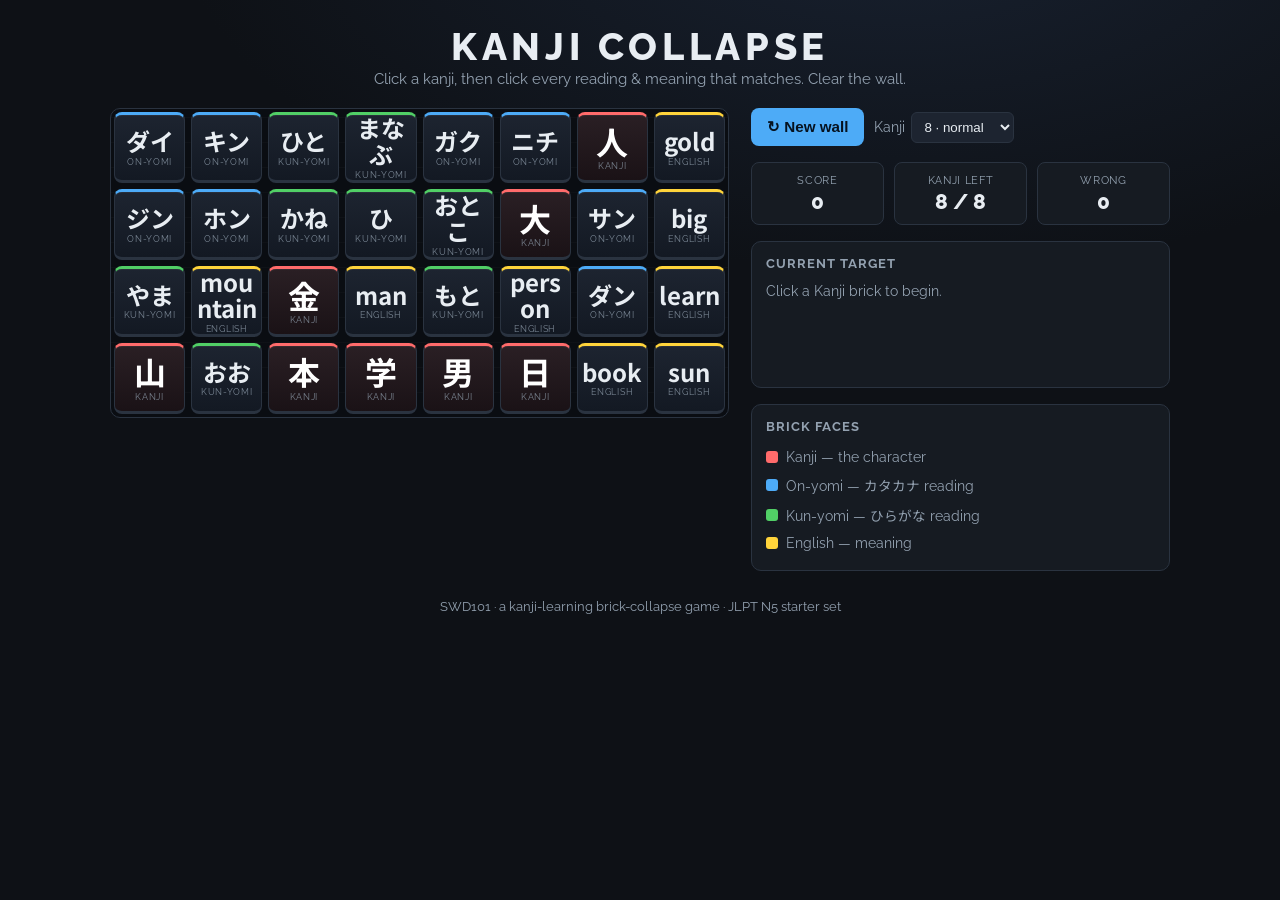
==== kanji/index.html @ a1480dd5 "Add Kanji Collapse — a brick-matching game for learning kanji A self-contained browser game (no buil" ====
<!DOCTYPE html>
<html lang="en">
<head>
  <meta charset="utf-8">
  <meta name="viewport" content="width=device-width, initial-scale=1">
  <title>Kanji Collapse — a matching game for learning kanji</title>
  <link rel="preconnect" href="https://fonts.googleapis.com">
  <link rel="preconnect" href="https://fonts.gstatic.com" crossorigin>
  <link href="https://fonts.googleapis.com/css2?family=Noto+Sans+JP:wght@400;700&family=Raleway:wght@400;600;800&display=swap" rel="stylesheet">
  <link href="css/style.css" rel="stylesheet">
</head>
<body>
  <div class="app">
    <header class="titlebar">
      <h1>KANJI COLLAPSE</h1>
      <span class="sub">Click a kanji, then click every reading &amp; meaning that matches. Clear the wall.</span>
    </header>

    <main class="layout">
      <!-- The brick wall -->
      <section class="board-wrap">
        <div id="board" class="board" aria-label="Kanji brick wall"></div>
      </section>

      <!-- Side panel: controls, target, score, legend -->
      <aside class="panel">
        <div class="controls">
          <button id="newGame" type="button" class="primary">↻ New wall</button>
          <label class="level">
            Kanji
            <select id="level">
              <option value="6">6 · easy</option>
              <option value="8" selected>8 · normal</option>
              <option value="12">12 · hard</option>
              <option value="16">16 · full set</option>
            </select>
          </label>
        </div>

        <div class="stats">
          <div class="stat"><span class="k">Score</span><span id="score" class="v">0</span></div>
          <div class="stat"><span class="k">Kanji left</span><span id="left" class="v">0 / 0</span></div>
          <div class="stat"><span class="k">Wrong</span><span id="wrong" class="v">0</span></div>
        </div>

        <div class="target-panel">
          <h2>Current target</h2>
          <div id="target" class="target"></div>
        </div>

        <div class="legend">
          <h2>Brick faces</h2>
          <ul>
            <li><span class="dot t-kanji"></span>Kanji — the character</li>
            <li><span class="dot t-on"></span>On-yomi — カタカナ reading</li>
            <li><span class="dot t-kun"></span>Kun-yomi — ひらがな reading</li>
            <li><span class="dot t-en"></span>English — meaning</li>
          </ul>
        </div>
      </aside>
    </main>

    <div id="hint" class="hint"></div>

    <footer class="foot">
      <p>SWD101 · a kanji-learning brick-collapse game · JLPT N5 starter set</p>
    </footer>
  </div>

  <script src="js/data.js"></script>
  <script src="js/game.js"></script>
</body>
</html>
---- kanji/css/style.css ----
/* =========================================================
   KANJI COLLAPSE — styles
   Dark "brick wall" board with color-coded faces.
   ========================================================= */

:root {
  --bg: #0e1116;
  --panel: #161b22;
  --panel-2: #1d2430;
  --line: #2a3340;
  --text: #e8edf2;
  --muted: #93a1b0;

  /* face colors */
  --c-kanji: #ff6b6b;
  --c-on: #4dabf7;
  --c-kun: #51cf66;
  --c-en: #ffd43b;

  --radius: 10px;
}

* { box-sizing: border-box; }

html { font-size: 16px; }

body {
  margin: 0;
  background: radial-gradient(1200px 600px at 70% -10%, #182130 0%, var(--bg) 60%);
  color: var(--text);
  font-family: "Raleway", "Helvetica Neue", Arial, sans-serif;
  font-family: "Raleway", "Noto Sans JP", "Helvetica Neue", Arial, sans-serif;
  min-height: 100vh;
}

.jp,
.face,
.target-kanji { font-family: "Noto Sans JP", "Hiragino Kaku Gothic Pro", "Yu Gothic", sans-serif; }

.app {
  max-width: 1100px;
  margin: 0 auto;
  padding: 24px 20px 40px;
}

/* ---------- header ---------- */
.titlebar { text-align: center; margin-bottom: 20px; }
.titlebar h1 {
  margin: 0;
  font-size: 2.4rem;
  font-weight: 800;
  letter-spacing: 0.12em;
}
.titlebar .sub { color: var(--muted); font-size: 0.95rem; }

/* ---------- layout ---------- */
.layout {
  display: flex;
  flex-wrap: wrap;
  gap: 22px;
  align-items: flex-start;
}
.board-wrap { flex: 1 1 460px; min-width: 300px; }
.panel { flex: 1 1 260px; min-width: 240px; }

/* ---------- board / bricks ---------- */
.board {
  --rows: 4;
  position: relative;
  width: 100%;
  aspect-ratio: 8 / var(--rows);
  background:
    repeating-linear-gradient(0deg, transparent, transparent 24px, rgba(255,255,255,0.02) 24px, rgba(255,255,255,0.02) 25px);
  background-color: #0a0d12;
  border: 1px solid var(--line);
  border-radius: var(--radius);
  overflow: hidden;
}

.tile {
  position: absolute;
  padding: 0;
  border: 0;
  background: transparent;
  cursor: pointer;
  transition: top 0.28s cubic-bezier(.4,1.3,.5,1), left 0.28s ease;
  font: inherit;
  color: inherit;
}

.brick {
  position: absolute;
  inset: 3px;
  display: flex;
  flex-direction: column;
  align-items: center;
  justify-content: center;
  gap: 2px;
  border-radius: 8px;
  background: linear-gradient(180deg, var(--panel-2), #131923);
  border: 1px solid var(--line);
  border-bottom-width: 3px;
  box-shadow: inset 0 1px 0 rgba(255,255,255,0.05);
  overflow: hidden;
  transition: transform 0.12s ease, box-shadow 0.15s ease, opacity 0.3s ease;
}

.tile:hover .brick { transform: translateY(-1px); }

.face {
  font-size: clamp(0.8rem, 3.4vw, 1.5rem);
  font-weight: 700;
  line-height: 1.1;
  text-align: center;
  padding: 0 3px;
  word-break: break-word;
}
.tag {
  font-size: 0.55rem;
  letter-spacing: 0.08em;
  text-transform: uppercase;
  color: var(--muted);
  opacity: 0.8;
}

/* face color accents */
.t-kanji .brick { border-top: 3px solid var(--c-kanji); }
.t-kanji .face  { color: #fff; }
.t-on .brick    { border-top: 3px solid var(--c-on); }
.t-kun .brick   { border-top: 3px solid var(--c-kun); }
.t-en .brick    { border-top: 3px solid var(--c-en); }

/* kanji bricks stand out a touch */
.t-kanji .brick { background: linear-gradient(180deg, #2a1f24, #1a1216); }
.t-kanji .face  { font-size: clamp(1rem, 4.4vw, 2rem); }

/* selection states */
.tile.active .brick {
  border-color: var(--c-kanji);
  box-shadow: 0 0 0 2px var(--c-kanji), 0 0 18px rgba(255,107,107,0.5);
}
.tile.picked .brick {
  border-color: #fff;
  box-shadow: 0 0 0 2px #fff, 0 0 14px rgba(255,255,255,0.4);
  opacity: 0.92;
}

/* animations */
.tile.crumble .brick {
  animation: crumble 0.36s ease forwards;
}
@keyframes crumble {
  40%  { transform: scale(1.08) rotate(2deg); }
  100% { transform: scale(0.2) rotate(-12deg); opacity: 0; }
}
.tile.shake .brick { animation: shake 0.35s ease; }
@keyframes shake {
  0%,100% { transform: translateX(0); }
  20% { transform: translateX(-5px); }
  40% { transform: translateX(5px); }
  60% { transform: translateX(-4px); }
  80% { transform: translateX(4px); box-shadow: 0 0 0 2px var(--c-kanji); }
}

/* win screen */
.win {
  position: absolute;
  inset: 0;
  display: flex;
  flex-direction: column;
  align-items: center;
  justify-content: center;
  text-align: center;
  gap: 4px;
}
.win h2 { margin: 0; font-size: 1.8rem; }
.win p { margin: 0; color: var(--muted); }

/* ---------- side panel ---------- */
.panel > * + * { margin-top: 16px; }

.controls {
  display: flex;
  gap: 10px;
  align-items: center;
  flex-wrap: wrap;
}
.primary {
  background: var(--c-on);
  color: #06121f;
  border: 0;
  font-weight: 700;
  padding: 10px 16px;
  border-radius: 8px;
  cursor: pointer;
  font-size: 0.95rem;
}
.primary:hover { filter: brightness(1.08); }
.level {
  color: var(--muted);
  font-size: 0.85rem;
  display: flex;
  align-items: center;
  gap: 6px;
}
.level select {
  background: var(--panel-2);
  color: var(--text);
  border: 1px solid var(--line);
  border-radius: 6px;
  padding: 6px 8px;
}

.stats {
  display: flex;
  gap: 10px;
}
.stat {
  flex: 1;
  background: var(--panel);
  border: 1px solid var(--line);
  border-radius: 8px;
  padding: 10px;
  text-align: center;
}
.stat .k { display: block; font-size: 0.7rem; color: var(--muted); text-transform: uppercase; letter-spacing: 0.06em; }
.stat .v { display: block; font-size: 1.3rem; font-weight: 800; margin-top: 2px; }

.target-panel, .legend {
  background: var(--panel);
  border: 1px solid var(--line);
  border-radius: 10px;
  padding: 14px;
}
.target-panel h2, .legend h2 {
  margin: 0 0 10px;
  font-size: 0.8rem;
  text-transform: uppercase;
  letter-spacing: 0.08em;
  color: var(--muted);
  font-weight: 700;
}
.target { min-height: 92px; }
.target-empty { color: var(--muted); font-size: 0.9rem; }
.target-kanji {
  font-size: 3rem;
  font-weight: 700;
  text-align: center;
  line-height: 1;
  margin-bottom: 8px;
  color: #fff;
}
.target-list { list-style: none; margin: 0; padding: 0; }
.target-list li {
  display: flex;
  align-items: center;
  gap: 8px;
  padding: 5px 0;
  color: var(--muted);
  font-size: 0.9rem;
  border-top: 1px solid var(--line);
}
.target-list li.got { color: var(--text); font-weight: 600; }
.target-list li.got .dot { box-shadow: 0 0 8px currentColor; }

.legend ul { list-style: none; margin: 0; padding: 0; }
.legend li {
  display: flex;
  align-items: center;
  gap: 8px;
  padding: 5px 0;
  font-size: 0.85rem;
  color: var(--muted);
}

.dot {
  width: 12px;
  height: 12px;
  border-radius: 3px;
  flex: none;
  display: inline-block;
}
.dot.t-kanji { background: var(--c-kanji); color: var(--c-kanji); }
.dot.t-on    { background: var(--c-on);    color: var(--c-on); }
.dot.t-kun   { background: var(--c-kun);   color: var(--c-kun); }
.dot.t-en    { background: var(--c-en);    color: var(--c-en); }

/* ---------- hint toast ---------- */
.hint {
  position: fixed;
  left: 50%;
  bottom: 26px;
  transform: translate(-50%, 20px);
  background: var(--panel-2);
  border: 1px solid var(--line);
  color: var(--text);
  padding: 10px 18px;
  border-radius: 999px;
  font-size: 0.9rem;
  font-weight: 600;
  opacity: 0;
  pointer-events: none;
  transition: opacity 0.2s ease, transform 0.2s ease;
  box-shadow: 0 8px 30px rgba(0,0,0,0.5);
}
.hint.show { opacity: 1; transform: translate(-50%, 0); }

/* ---------- footer ---------- */
.foot { text-align: center; color: var(--muted); font-size: 0.8rem; margin-top: 28px; }

/* ---------- responsive ---------- */
@media (max-width: 720px) {
  .layout { flex-direction: column; }
  .panel { width: 100%; }
  .titlebar h1 { font-size: 1.8rem; }
}
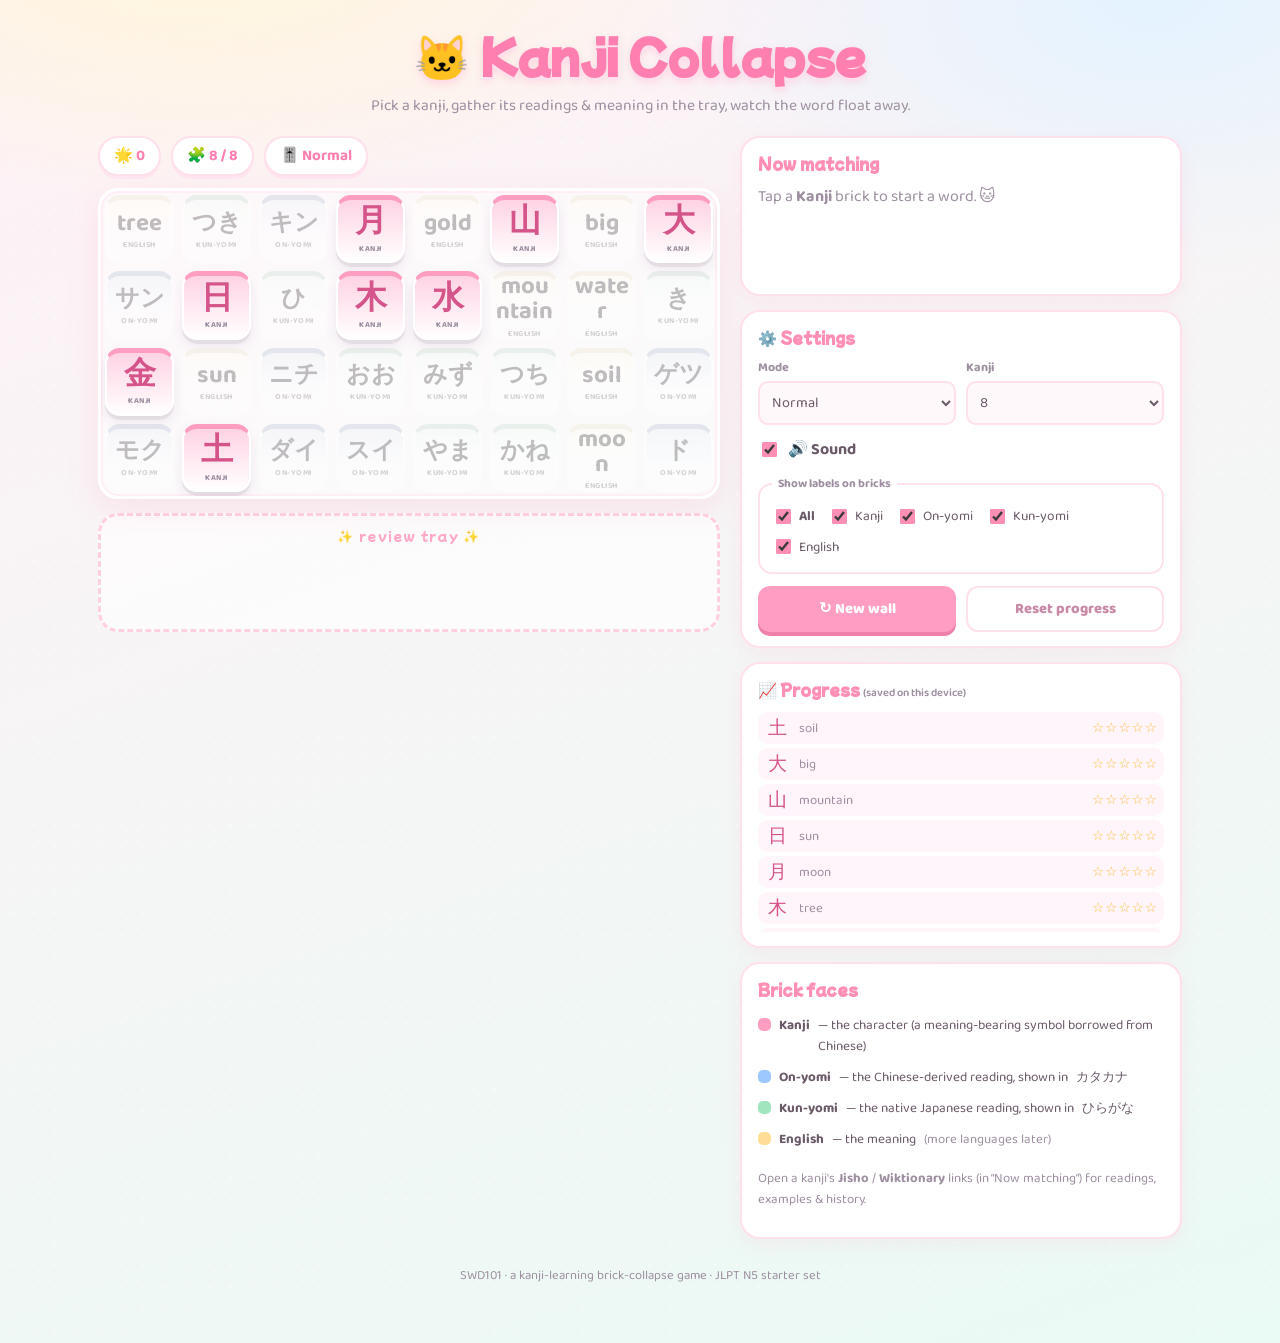
==== commit fd13ad58: "Kawaii rewrite: review tray, SRS, sound, difficulty modes, label toggles Big feature pass on the Kan" ====
--- a/kanji/index.html
+++ b/kanji/index.html
@@ -3,64 +3,99 @@
 <head>
   <meta charset="utf-8">
   <meta name="viewport" content="width=device-width, initial-scale=1">
-  <title>Kanji Collapse — a matching game for learning kanji</title>
+  <title>Kanji Collapse — a kawaii kanji matching game</title>
   <link rel="preconnect" href="https://fonts.googleapis.com">
   <link rel="preconnect" href="https://fonts.gstatic.com" crossorigin>
-  <link href="https://fonts.googleapis.com/css2?family=Noto+Sans+JP:wght@400;700&family=Raleway:wght@400;600;800&display=swap" rel="stylesheet">
+  <link href="https://fonts.googleapis.com/css2?family=Baloo+2:wght@500;600;700;800&family=Kosugi+Maru&family=Mochiy+Pop+One&display=swap" rel="stylesheet">
   <link href="css/style.css" rel="stylesheet">
 </head>
 <body>
   <div class="app">
     <header class="titlebar">
-      <h1>KANJI COLLAPSE</h1>
-      <span class="sub">Click a kanji, then click every reading &amp; meaning that matches. Clear the wall.</span>
+      <h1>🐱 Kanji&nbsp;Collapse</h1>
+      <p class="sub">Pick a kanji, gather its readings &amp; meaning in the tray, watch the word float away.</p>
     </header>
 
     <main class="layout">
-      <!-- The brick wall -->
-      <section class="board-wrap">
+      <!-- Play area -->
+      <section class="play">
+        <div class="hud">
+          <span class="chip">🌟 <b id="score">0</b></span>
+          <span class="chip">🧩 <b id="left">0 / 0</b></span>
+          <span class="chip">🎚️ <b id="modeLabel">Normal</b></span>
+        </div>
+
         <div id="board" class="board" aria-label="Kanji brick wall"></div>
+
+        <div class="shelf-wrap">
+          <div class="shelf-title">✨ review tray ✨</div>
+          <div id="shelf" class="shelf" aria-label="Review tray"></div>
+        </div>
+
+        <div id="hint" class="hint"></div>
       </section>
 
-      <!-- Side panel: controls, target, score, legend -->
+      <!-- Side panel -->
       <aside class="panel">
-        <div class="controls">
-          <button id="newGame" type="button" class="primary">↻ New wall</button>
-          <label class="level">
-            Kanji
-            <select id="level">
-              <option value="6">6 · easy</option>
-              <option value="8" selected>8 · normal</option>
-              <option value="12">12 · hard</option>
-              <option value="16">16 · full set</option>
-            </select>
-          </label>
-        </div>
-
-        <div class="stats">
-          <div class="stat"><span class="k">Score</span><span id="score" class="v">0</span></div>
-          <div class="stat"><span class="k">Kanji left</span><span id="left" class="v">0 / 0</span></div>
-          <div class="stat"><span class="k">Wrong</span><span id="wrong" class="v">0</span></div>
-        </div>
-
-        <div class="target-panel">
-          <h2>Current target</h2>
+        <div class="card target-card">
+          <h2>Now matching</h2>
           <div id="target" class="target"></div>
         </div>
 
-        <div class="legend">
+        <div class="card">
+          <h2>⚙️ Settings</h2>
+          <div class="row2">
+            <label class="field">Mode
+              <select id="mode">
+                <option value="easy">Easy</option>
+                <option value="normal">Normal</option>
+                <option value="hard">Hard</option>
+              </select>
+            </label>
+            <label class="field">Kanji
+              <select id="size">
+                <option value="6">6</option>
+                <option value="8">8</option>
+                <option value="12">12</option>
+                <option value="16">16</option>
+              </select>
+            </label>
+          </div>
+
+          <label class="switch"><input type="checkbox" id="sound" checked> 🔊 Sound</label>
+
+          <fieldset class="labels">
+            <legend>Show labels on bricks</legend>
+            <label><input type="checkbox" id="lbl-all" checked> <b>All</b></label>
+            <label><input type="checkbox" id="lbl-kanji" checked> Kanji</label>
+            <label><input type="checkbox" id="lbl-on" checked> On-yomi</label>
+            <label><input type="checkbox" id="lbl-kun" checked> Kun-yomi</label>
+            <label><input type="checkbox" id="lbl-en" checked> English</label>
+          </fieldset>
+
+          <div class="row2">
+            <button id="newGame" type="button" class="primary">↻ New wall</button>
+            <button id="reset" type="button" class="ghost">Reset progress</button>
+          </div>
+        </div>
+
+        <div class="card">
+          <h2>📈 Progress <span class="hint-small">(saved on this device)</span></h2>
+          <div id="progress" class="progress"></div>
+        </div>
+
+        <div class="card legend-card">
           <h2>Brick faces</h2>
-          <ul>
-            <li><span class="dot t-kanji"></span>Kanji — the character</li>
-            <li><span class="dot t-on"></span>On-yomi — カタカナ reading</li>
-            <li><span class="dot t-kun"></span>Kun-yomi — ひらがな reading</li>
-            <li><span class="dot t-en"></span>English — meaning</li>
+          <ul class="legend">
+            <li><span class="dot t-kanji"></span><b>Kanji</b> — the character (a meaning-bearing symbol borrowed from Chinese)</li>
+            <li><span class="dot t-on"></span><b>On-yomi</b> — the Chinese-derived reading, shown in <span class="jp">カタカナ</span></li>
+            <li><span class="dot t-kun"></span><b>Kun-yomi</b> — the native Japanese reading, shown in <span class="jp">ひらがな</span></li>
+            <li><span class="dot t-en"></span><b>English</b> — the meaning <span class="muted">(more languages later)</span></li>
           </ul>
+          <p class="muted">Open a kanji's <b>Jisho</b> / <b>Wiktionary</b> links (in “Now matching”) for readings, examples &amp; history.</p>
         </div>
       </aside>
     </main>
-
-    <div id="hint" class="hint"></div>
 
     <footer class="foot">
       <p>SWD101 · a kanji-learning brick-collapse game · JLPT N5 starter set</p>
@@ -68,6 +103,8 @@
   </div>
 
   <script src="js/data.js"></script>
+  <script src="js/srs.js"></script>
+  <script src="js/audio.js"></script>
   <script src="js/game.js"></script>
 </body>
 </html>
--- a/kanji/css/style.css
+++ b/kanji/css/style.css
@@ -1,67 +1,79 @@
 /* =========================================================
-   KANJI COLLAPSE — styles
-   Dark "brick wall" board with color-coded faces.
+   KANJI COLLAPSE — kawaii theme
+   Soft pastel, rounded, cat-game aesthetic.
    ========================================================= */
 
 :root {
-  --bg: #0e1116;
-  --panel: #161b22;
-  --panel-2: #1d2430;
-  --line: #2a3340;
-  --text: #e8edf2;
-  --muted: #93a1b0;
-
-  /* face colors */
-  --c-kanji: #ff6b6b;
-  --c-on: #4dabf7;
-  --c-kun: #51cf66;
-  --c-en: #ffd43b;
-
-  --radius: 10px;
+  --bg1: #fff1f6;
+  --bg2: #eafaf4;
+  --ink: #6a5a68;
+  --ink-soft: #9d8fa0;
+  --card: #ffffff;
+  --line: #ffe0ec;
+
+  /* pastel face colors */
+  --c-kanji: #ff9ec2;
+  --c-kanji-2: #ffd3e4;
+  --c-on: #9cc7ff;
+  --c-on-2: #d8e9ff;
+  --c-kun: #9fe6bf;
+  --c-kun-2: #d8f7e6;
+  --c-en: #ffdf97;
+  --c-en-2: #fff2d1;
+
+  --radius: 20px;
+  --brick-radius: 15px;
 }
 
 * { box-sizing: border-box; }
-
 html { font-size: 16px; }
 
 body {
   margin: 0;
-  background: radial-gradient(1200px 600px at 70% -10%, #182130 0%, var(--bg) 60%);
-  color: var(--text);
-  font-family: "Raleway", "Helvetica Neue", Arial, sans-serif;
-  font-family: "Raleway", "Noto Sans JP", "Helvetica Neue", Arial, sans-serif;
   min-height: 100vh;
+  color: var(--ink);
+  font-family: "Baloo 2", "Kosugi Maru", system-ui, sans-serif;
+  background:
+    radial-gradient(1000px 500px at 15% -5%, #fff6d9 0%, transparent 55%),
+    radial-gradient(900px 500px at 90% 0%, #e4f3ff 0%, transparent 55%),
+    radial-gradient(circle at 50% 50%, rgba(255,255,255,.4) 1px, transparent 1.5px) 0 0/22px 22px,
+    linear-gradient(160deg, var(--bg1), var(--bg2));
 }
 
 .jp,
 .face,
-.target-kanji { font-family: "Noto Sans JP", "Hiragino Kaku Gothic Pro", "Yu Gothic", sans-serif; }
-
-.app {
-  max-width: 1100px;
-  margin: 0 auto;
-  padding: 24px 20px 40px;
-}
+.target-kanji,
+.tile { font-family: "Kosugi Maru", "Baloo 2", sans-serif; }
+
+.app { max-width: 1120px; margin: 0 auto; padding: 22px 18px 44px; }
 
 /* ---------- header ---------- */
-.titlebar { text-align: center; margin-bottom: 20px; }
+.titlebar { text-align: center; margin-bottom: 18px; }
 .titlebar h1 {
-  margin: 0;
-  font-size: 2.4rem;
-  font-weight: 800;
-  letter-spacing: 0.12em;
-}
-.titlebar .sub { color: var(--muted); font-size: 0.95rem; }
+  font-family: "Mochiy Pop One", "Baloo 2", sans-serif;
+  margin: 0 0 6px;
+  font-size: clamp(1.8rem, 5vw, 2.8rem);
+  color: #ff7fb0;
+  text-shadow: 0 3px 0 #ffe0ec, 0 4px 8px rgba(255,127,176,.25);
+}
+.titlebar .sub { margin: 0; color: var(--ink-soft); font-size: .98rem; }
 
 /* ---------- layout ---------- */
-.layout {
-  display: flex;
-  flex-wrap: wrap;
-  gap: 22px;
-  align-items: flex-start;
-}
-.board-wrap { flex: 1 1 460px; min-width: 300px; }
-.panel { flex: 1 1 260px; min-width: 240px; }
+.layout { display: flex; flex-wrap: wrap; gap: 20px; align-items: flex-start; }
+.play { flex: 1 1 460px; min-width: 300px; }
+.panel { flex: 1 1 280px; min-width: 250px; display: flex; flex-direction: column; gap: 14px; }
+
+/* ---------- hud ---------- */
+.hud { display: flex; gap: 10px; margin-bottom: 12px; flex-wrap: wrap; }
+.chip {
+  background: #fff;
+  border: 2px solid var(--line);
+  border-radius: 999px;
+  padding: 6px 14px;
+  font-size: .95rem;
+  box-shadow: 0 3px 0 #ffe6f0;
+}
+.chip b { color: #ff7fb0; }
 
 /* ---------- board / bricks ---------- */
 .board {
@@ -69,248 +81,236 @@
   position: relative;
   width: 100%;
   aspect-ratio: 8 / var(--rows);
-  background:
-    repeating-linear-gradient(0deg, transparent, transparent 24px, rgba(255,255,255,0.02) 24px, rgba(255,255,255,0.02) 25px);
-  background-color: #0a0d12;
-  border: 1px solid var(--line);
+  background: rgba(255,255,255,.55);
+  border: 3px solid #fff;
   border-radius: var(--radius);
+  box-shadow: 0 10px 30px rgba(255,150,190,.18), inset 0 0 0 2px #ffeef5;
   overflow: hidden;
 }
 
 .tile {
   position: absolute;
-  padding: 0;
-  border: 0;
-  background: transparent;
-  cursor: pointer;
-  transition: top 0.28s cubic-bezier(.4,1.3,.5,1), left 0.28s ease;
-  font: inherit;
-  color: inherit;
+  padding: 0; border: 0; background: transparent;
+  cursor: pointer; font: inherit; color: inherit;
+  transition: top .3s cubic-bezier(.3,1.3,.5,1), left .3s ease;
 }
 
 .brick {
   position: absolute;
-  inset: 3px;
+  inset: 4px;
   display: flex;
   flex-direction: column;
   align-items: center;
   justify-content: center;
   gap: 2px;
-  border-radius: 8px;
-  background: linear-gradient(180deg, var(--panel-2), #131923);
-  border: 1px solid var(--line);
-  border-bottom-width: 3px;
-  box-shadow: inset 0 1px 0 rgba(255,255,255,0.05);
+  border-radius: var(--brick-radius);
+  background: linear-gradient(180deg, #ffffff, #fff6fb);
+  border: 2px solid #fff;
+  box-shadow: 0 4px 0 rgba(0,0,0,.06), 0 6px 12px rgba(180,150,190,.18);
   overflow: hidden;
-  transition: transform 0.12s ease, box-shadow 0.15s ease, opacity 0.3s ease;
-}
-
-.tile:hover .brick { transform: translateY(-1px); }
+  transition: transform .12s ease, box-shadow .15s ease;
+}
+.tile:hover .brick { transform: translateY(-2px); }
+.tile:active .brick { transform: translateY(1px); }
 
 .face {
-  font-size: clamp(0.8rem, 3.4vw, 1.5rem);
+  font-size: clamp(.85rem, 3.2vw, 1.5rem);
   font-weight: 700;
-  line-height: 1.1;
+  line-height: 1.05;
   text-align: center;
   padding: 0 3px;
   word-break: break-word;
+  color: var(--ink);
 }
 .tag {
-  font-size: 0.55rem;
-  letter-spacing: 0.08em;
+  font-size: .5rem;
+  letter-spacing: .06em;
   text-transform: uppercase;
-  color: var(--muted);
-  opacity: 0.8;
-}
-
-/* face color accents */
-.t-kanji .brick { border-top: 3px solid var(--c-kanji); }
-.t-kanji .face  { color: #fff; }
-.t-on .brick    { border-top: 3px solid var(--c-on); }
-.t-kun .brick   { border-top: 3px solid var(--c-kun); }
-.t-en .brick    { border-top: 3px solid var(--c-en); }
-
-/* kanji bricks stand out a touch */
-.t-kanji .brick { background: linear-gradient(180deg, #2a1f24, #1a1216); }
-.t-kanji .face  { font-size: clamp(1rem, 4.4vw, 2rem); }
-
-/* selection states */
-.tile.active .brick {
-  border-color: var(--c-kanji);
-  box-shadow: 0 0 0 2px var(--c-kanji), 0 0 18px rgba(255,107,107,0.5);
-}
-.tile.picked .brick {
-  border-color: #fff;
-  box-shadow: 0 0 0 2px #fff, 0 0 14px rgba(255,255,255,0.4);
-  opacity: 0.92;
-}
-
-/* animations */
-.tile.crumble .brick {
-  animation: crumble 0.36s ease forwards;
-}
-@keyframes crumble {
-  40%  { transform: scale(1.08) rotate(2deg); }
-  100% { transform: scale(0.2) rotate(-12deg); opacity: 0; }
-}
-.tile.shake .brick { animation: shake 0.35s ease; }
+  color: var(--ink-soft);
+  font-family: "Baloo 2", sans-serif;
+  font-weight: 700;
+}
+
+/* per-type pastel tops */
+.t-kanji .brick { background: linear-gradient(180deg, var(--c-kanji-2), #fff); border-top: 5px solid var(--c-kanji); }
+.t-on .brick    { background: linear-gradient(180deg, var(--c-on-2), #fff);    border-top: 5px solid var(--c-on); }
+.t-kun .brick   { background: linear-gradient(180deg, var(--c-kun-2), #fff);   border-top: 5px solid var(--c-kun); }
+.t-en .brick    { background: linear-gradient(180deg, var(--c-en-2), #fff);    border-top: 5px solid var(--c-en); }
+.t-kanji .face  { font-size: clamp(1.1rem, 4.3vw, 2rem); color: #d5548a; }
+
+/* hide labels when toggled off (applied on <body> so tray tiles react too) */
+.hide-lbl-kanji .t-kanji .tag,
+.hide-lbl-on    .t-on .tag,
+.hide-lbl-kun   .t-kun .tag,
+.hide-lbl-en    .t-en .tag { display: none; }
+
+/* states */
+.tile.active .brick { }
+.tile.disabled { pointer-events: none; }
+.tile.disabled .brick { filter: grayscale(.75) brightness(1.04); opacity: .4; box-shadow: none; }
+.tile.wrong .brick {
+  border-color: #ff8a8a;
+  box-shadow: 0 0 0 3px #ffb3b3, 0 4px 10px rgba(255,120,120,.35);
+  filter: saturate(1.1);
+}
+.tile.shake .brick { animation: shake .35s ease; }
 @keyframes shake {
   0%,100% { transform: translateX(0); }
-  20% { transform: translateX(-5px); }
-  40% { transform: translateX(5px); }
-  60% { transform: translateX(-4px); }
-  80% { transform: translateX(4px); box-shadow: 0 0 0 2px var(--c-kanji); }
-}
-
-/* win screen */
-.win {
-  position: absolute;
-  inset: 0;
+  25% { transform: translateX(-5px); }
+  50% { transform: translateX(5px); }
+  75% { transform: translateX(-4px); }
+}
+
+/* ---------- review tray ---------- */
+.shelf-wrap {
+  margin-top: 14px;
+  background: rgba(255,255,255,.65);
+  border: 3px dashed #ffd0e2;
+  border-radius: var(--radius);
+  padding: 10px 12px 14px;
+  min-height: 96px;
+}
+.shelf-title {
+  text-align: center;
+  font-family: "Mochiy Pop One", sans-serif;
+  color: #ffa9c8;
+  font-size: .8rem;
+  letter-spacing: .1em;
+  margin-bottom: 8px;
+}
+.shelf {
   display: flex;
-  flex-direction: column;
+  flex-wrap: wrap;
+  gap: 10px;
+  justify-content: center;
   align-items: center;
-  justify-content: center;
-  text-align: center;
-  gap: 4px;
-}
-.win h2 { margin: 0; font-size: 1.8rem; }
-.win p { margin: 0; color: var(--muted); }
-
-/* ---------- side panel ---------- */
-.panel > * + * { margin-top: 16px; }
-
-.controls {
-  display: flex;
-  gap: 10px;
-  align-items: center;
-  flex-wrap: wrap;
-}
-.primary {
-  background: var(--c-on);
-  color: #06121f;
-  border: 0;
-  font-weight: 700;
-  padding: 10px 16px;
-  border-radius: 8px;
-  cursor: pointer;
-  font-size: 0.95rem;
-}
-.primary:hover { filter: brightness(1.08); }
-.level {
-  color: var(--muted);
-  font-size: 0.85rem;
-  display: flex;
-  align-items: center;
-  gap: 6px;
-}
-.level select {
-  background: var(--panel-2);
-  color: var(--text);
-  border: 1px solid var(--line);
-  border-radius: 6px;
-  padding: 6px 8px;
-}
-
-.stats {
-  display: flex;
-  gap: 10px;
-}
-.stat {
-  flex: 1;
-  background: var(--panel);
-  border: 1px solid var(--line);
-  border-radius: 8px;
-  padding: 10px;
-  text-align: center;
-}
-.stat .k { display: block; font-size: 0.7rem; color: var(--muted); text-transform: uppercase; letter-spacing: 0.06em; }
-.stat .v { display: block; font-size: 1.3rem; font-weight: 800; margin-top: 2px; }
-
-.target-panel, .legend {
-  background: var(--panel);
-  border: 1px solid var(--line);
-  border-radius: 10px;
-  padding: 14px;
-}
-.target-panel h2, .legend h2 {
-  margin: 0 0 10px;
-  font-size: 0.8rem;
-  text-transform: uppercase;
-  letter-spacing: 0.08em;
-  color: var(--muted);
-  font-weight: 700;
-}
-.target { min-height: 92px; }
-.target-empty { color: var(--muted); font-size: 0.9rem; }
-.target-kanji {
-  font-size: 3rem;
-  font-weight: 700;
-  text-align: center;
-  line-height: 1;
-  margin-bottom: 8px;
-  color: #fff;
-}
-.target-list { list-style: none; margin: 0; padding: 0; }
-.target-list li {
-  display: flex;
-  align-items: center;
-  gap: 8px;
-  padding: 5px 0;
-  color: var(--muted);
-  font-size: 0.9rem;
-  border-top: 1px solid var(--line);
-}
-.target-list li.got { color: var(--text); font-weight: 600; }
-.target-list li.got .dot { box-shadow: 0 0 8px currentColor; }
-
-.legend ul { list-style: none; margin: 0; padding: 0; }
-.legend li {
-  display: flex;
-  align-items: center;
-  gap: 8px;
-  padding: 5px 0;
-  font-size: 0.85rem;
-  color: var(--muted);
-}
-
-.dot {
-  width: 12px;
-  height: 12px;
-  border-radius: 3px;
-  flex: none;
-  display: inline-block;
-}
-.dot.t-kanji { background: var(--c-kanji); color: var(--c-kanji); }
-.dot.t-on    { background: var(--c-on);    color: var(--c-on); }
-.dot.t-kun   { background: var(--c-kun);   color: var(--c-kun); }
-.dot.t-en    { background: var(--c-en);    color: var(--c-en); }
+  min-height: 62px;
+}
+.tile.shelved {
+  position: relative;
+  left: auto; top: auto;
+  width: 62px; height: 62px;
+  flex: 0 0 auto;
+}
+.tile.shelved:hover .brick { transform: none; }
 
 /* ---------- hint toast ---------- */
 .hint {
-  position: fixed;
-  left: 50%;
-  bottom: 26px;
-  transform: translate(-50%, 20px);
-  background: var(--panel-2);
-  border: 1px solid var(--line);
-  color: var(--text);
-  padding: 10px 18px;
+  margin: 14px auto 0;
+  width: fit-content;
+  max-width: 100%;
+  background: #fff;
+  border: 2px solid var(--line);
+  color: var(--ink);
+  padding: 9px 18px;
   border-radius: 999px;
-  font-size: 0.9rem;
   font-weight: 600;
+  box-shadow: 0 6px 16px rgba(255,150,190,.25);
   opacity: 0;
-  pointer-events: none;
-  transition: opacity 0.2s ease, transform 0.2s ease;
-  box-shadow: 0 8px 30px rgba(0,0,0,0.5);
-}
-.hint.show { opacity: 1; transform: translate(-50%, 0); }
-
-/* ---------- footer ---------- */
-.foot { text-align: center; color: var(--muted); font-size: 0.8rem; margin-top: 28px; }
-
-/* ---------- responsive ---------- */
-@media (max-width: 720px) {
-  .layout { flex-direction: column; }
+  transform: translateY(6px);
+  transition: opacity .2s ease, transform .2s ease;
+}
+.hint.show { opacity: 1; transform: translateY(0); }
+
+/* ---------- win ---------- */
+.win {
+  position: absolute; inset: 0;
+  display: flex; flex-direction: column; align-items: center; justify-content: center;
+  gap: 2px; text-align: center;
+}
+.win-cat { font-size: 3.4rem; animation: bob 1.2s ease-in-out infinite; }
+@keyframes bob { 50% { transform: translateY(-8px); } }
+.win h2 { margin: 4px 0 0; color: #ff7fb0; font-family: "Mochiy Pop One", sans-serif; }
+.win p { margin: 0; color: var(--ink-soft); }
+.win b { color: #ff7fb0; }
+
+/* ---------- side cards ---------- */
+.card {
+  background: var(--card);
+  border: 2px solid var(--line);
+  border-radius: var(--radius);
+  padding: 14px 16px;
+  box-shadow: 0 6px 18px rgba(255,170,200,.15);
+}
+.card h2 {
+  margin: 0 0 10px;
+  font-family: "Mochiy Pop One", sans-serif;
+  font-size: .95rem;
+  color: #ff8fb5;
+}
+.hint-small { font-family: "Baloo 2"; font-size: .7rem; color: var(--ink-soft); font-weight: 600; }
+
+/* target */
+.target { min-height: 96px; }
+.target-empty { color: var(--ink-soft); margin: 6px 0; }
+.target-kanji {
+  font-size: 3rem; text-align: center; line-height: 1;
+  color: #d5548a; margin-bottom: 8px;
+}
+.target-list { list-style: none; margin: 0 0 10px; padding: 0; }
+.target-list li {
+  display: flex; align-items: center; gap: 8px;
+  padding: 5px 0; border-top: 1px solid var(--line);
+  color: var(--ink-soft);
+}
+.target-list li.got { color: var(--ink); font-weight: 700; }
+.target-list .ttype { flex: 1; font-size: .82rem; }
+.target-list .tval { font-family: "Kosugi Maru"; }
+.target-links { display: flex; gap: 8px; }
+.target-links a {
+  flex: 1; text-align: center; text-decoration: none;
+  background: #fff4f9; border: 2px solid var(--line); border-radius: 10px;
+  padding: 6px; font-size: .82rem; color: #e06a9a; font-weight: 700;
+}
+.target-links a:hover { background: #ffe9f2; }
+
+/* settings */
+.row2 { display: flex; gap: 10px; }
+.field { flex: 1; display: flex; flex-direction: column; font-size: .78rem; color: var(--ink-soft); font-weight: 700; gap: 3px; }
+select, .field select {
+  font-family: "Baloo 2"; font-size: .9rem; color: var(--ink);
+  background: #fff8fb; border: 2px solid var(--line); border-radius: 10px; padding: 7px 8px;
+}
+.switch { display: flex; align-items: center; gap: 8px; margin: 12px 0; font-weight: 700; color: var(--ink); cursor: pointer; }
+.labels { border: 2px solid var(--line); border-radius: 14px; margin: 0 0 12px; padding: 8px 12px 10px; }
+.labels legend { font-size: .74rem; color: var(--ink-soft); font-weight: 700; padding: 0 6px; }
+.labels label { display: inline-flex; align-items: center; gap: 5px; margin: 4px 10px 2px 0; font-size: .85rem; cursor: pointer; }
+input[type="checkbox"] { accent-color: #ff8fb5; width: 15px; height: 15px; }
+
+button.primary, button.ghost {
+  font-family: "Baloo 2"; font-weight: 800; font-size: .92rem;
+  border-radius: 12px; padding: 9px 12px; cursor: pointer; flex: 1;
+  border: 2px solid transparent;
+}
+button.primary { background: #ff9ec2; color: #fff; box-shadow: 0 4px 0 #ef7fab; }
+button.primary:hover { filter: brightness(1.04); }
+button.primary:active { transform: translateY(2px); box-shadow: 0 2px 0 #ef7fab; }
+button.ghost { background: #fff; color: #c98aa8; border-color: var(--line); }
+button.ghost:hover { background: #fff3f8; }
+
+/* progress */
+.progress { display: flex; flex-direction: column; gap: 4px; max-height: 220px; overflow: auto; }
+.prow { display: flex; align-items: center; gap: 8px; padding: 3px 6px; border-radius: 10px; }
+.prow.live { background: #fff5fa; }
+.prow .pk { font-family: "Kosugi Maru"; font-size: 1.2rem; width: 1.4em; text-align: center; color: #d5548a; }
+.prow .pen { flex: 1; font-size: .82rem; color: var(--ink-soft); }
+.prow .pstars { color: #ffbf3f; letter-spacing: 1px; font-size: .85rem; }
+.muted { color: var(--ink-soft); font-size: .82rem; }
+
+/* legend */
+.legend { list-style: none; margin: 0 0 8px; padding: 0; }
+.legend li { display: flex; align-items: flex-start; gap: 8px; padding: 5px 0; font-size: .84rem; color: var(--ink); }
+.legend b { color: var(--ink); }
+.dot { width: 13px; height: 13px; border-radius: 5px; flex: none; margin-top: 3px; }
+.dot.t-kanji { background: var(--c-kanji); }
+.dot.t-on { background: var(--c-on); }
+.dot.t-kun { background: var(--c-kun); }
+.dot.t-en { background: var(--c-en); }
+
+/* footer */
+.foot { text-align: center; color: var(--ink-soft); font-size: .8rem; margin-top: 26px; }
+
+/* responsive */
+@media (max-width: 760px) {
   .panel { width: 100%; }
-  .titlebar h1 { font-size: 1.8rem; }
-}
+}
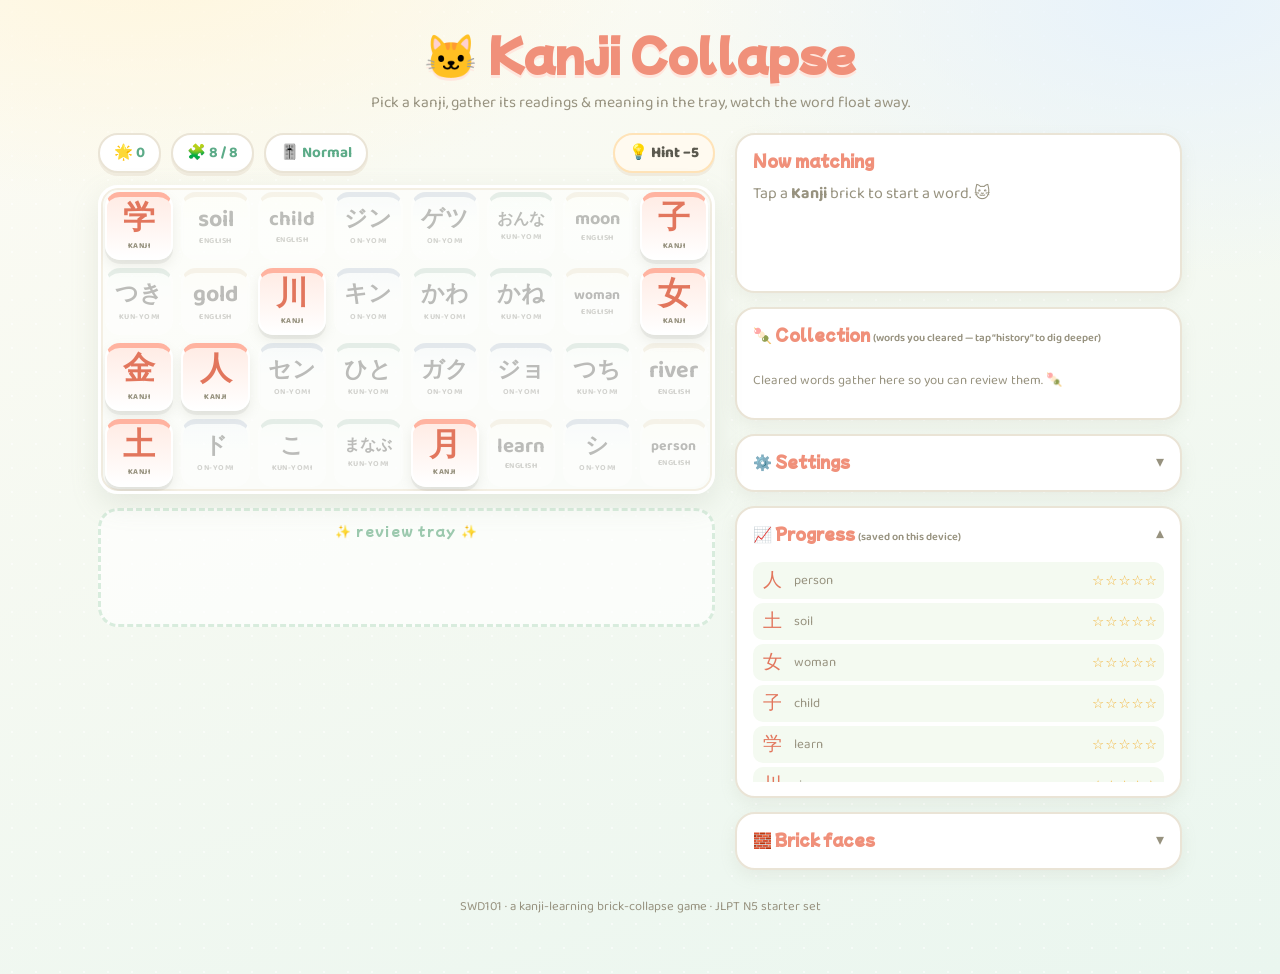
==== commit 61bd9900: "Kawaii v2: collection cards, hint button, hard-mode readings, softer palette Feedback pass on the ka" ====
--- a/kanji/index.html
+++ b/kanji/index.html
@@ -23,6 +23,7 @@
           <span class="chip">🌟 <b id="score">0</b></span>
           <span class="chip">🧩 <b id="left">0 / 0</b></span>
           <span class="chip">🎚️ <b id="modeLabel">Normal</b></span>
+          <button id="hintBtn" type="button" class="chip chip-btn" title="Highlight a correct brick (−5 points, no first-try star)">💡 Hint −5</button>
         </div>
 
         <div id="board" class="board" aria-label="Kanji brick wall"></div>
@@ -43,57 +44,70 @@
         </div>
 
         <div class="card">
-          <h2>⚙️ Settings</h2>
-          <div class="row2">
-            <label class="field">Mode
-              <select id="mode">
-                <option value="easy">Easy</option>
-                <option value="normal">Normal</option>
-                <option value="hard">Hard</option>
-              </select>
-            </label>
-            <label class="field">Kanji
-              <select id="size">
-                <option value="6">6</option>
-                <option value="8">8</option>
-                <option value="12">12</option>
-                <option value="16">16</option>
-              </select>
-            </label>
-          </div>
-
-          <label class="switch"><input type="checkbox" id="sound" checked> 🔊 Sound</label>
-
-          <fieldset class="labels">
-            <legend>Show labels on bricks</legend>
-            <label><input type="checkbox" id="lbl-all" checked> <b>All</b></label>
-            <label><input type="checkbox" id="lbl-kanji" checked> Kanji</label>
-            <label><input type="checkbox" id="lbl-on" checked> On-yomi</label>
-            <label><input type="checkbox" id="lbl-kun" checked> Kun-yomi</label>
-            <label><input type="checkbox" id="lbl-en" checked> English</label>
-          </fieldset>
-
-          <div class="row2">
-            <button id="newGame" type="button" class="primary">↻ New wall</button>
-            <button id="reset" type="button" class="ghost">Reset progress</button>
-          </div>
+          <h2>🍡 Collection <span class="hint-small">(words you cleared — tap “history” to dig deeper)</span></h2>
+          <div id="collection" class="collection"></div>
         </div>
 
-        <div class="card">
-          <h2>📈 Progress <span class="hint-small">(saved on this device)</span></h2>
-          <div id="progress" class="progress"></div>
-        </div>
+        <details class="card acc" id="settingsAcc">
+          <summary><h2>⚙️ Settings</h2></summary>
+          <div class="acc-body">
+            <div class="row2">
+              <label class="field">Mode
+                <select id="mode">
+                  <option value="easy">Easy</option>
+                  <option value="normal">Normal</option>
+                  <option value="hard">Hard</option>
+                </select>
+              </label>
+              <label class="field">Kanji
+                <select id="size">
+                  <option value="6">6</option>
+                  <option value="8">8</option>
+                  <option value="12">12</option>
+                  <option value="16">16</option>
+                </select>
+              </label>
+            </div>
 
-        <div class="card legend-card">
-          <h2>Brick faces</h2>
-          <ul class="legend">
-            <li><span class="dot t-kanji"></span><b>Kanji</b> — the character (a meaning-bearing symbol borrowed from Chinese)</li>
-            <li><span class="dot t-on"></span><b>On-yomi</b> — the Chinese-derived reading, shown in <span class="jp">カタカナ</span></li>
-            <li><span class="dot t-kun"></span><b>Kun-yomi</b> — the native Japanese reading, shown in <span class="jp">ひらがな</span></li>
-            <li><span class="dot t-en"></span><b>English</b> — the meaning <span class="muted">(more languages later)</span></li>
-          </ul>
-          <p class="muted">Open a kanji's <b>Jisho</b> / <b>Wiktionary</b> links (in “Now matching”) for readings, examples &amp; history.</p>
-        </div>
+            <label class="switch"><input type="checkbox" id="sound" checked> 🔊 Sound</label>
+
+            <fieldset class="labels">
+              <legend>Show labels on bricks</legend>
+              <label><input type="checkbox" id="lbl-all" checked> <b>All</b></label>
+              <label><input type="checkbox" id="lbl-kanji" checked> Kanji</label>
+              <label><input type="checkbox" id="lbl-on" checked> On-yomi</label>
+              <label><input type="checkbox" id="lbl-kun" checked> Kun-yomi</label>
+              <label><input type="checkbox" id="lbl-en" checked> English</label>
+            </fieldset>
+
+            <div class="row2">
+              <button id="newGame" type="button" class="primary">↻ New wall</button>
+              <button id="reset" type="button" class="ghost">Reset progress</button>
+            </div>
+
+            <p class="muted mode-note">Hard mode: no gray-out help, and bricks can show <b>any</b> of a kanji's readings or meanings (月 might appear as ガツ or “month”).</p>
+          </div>
+        </details>
+
+        <details class="card acc" open>
+          <summary><h2>📈 Progress <span class="hint-small">(saved on this device)</span></h2></summary>
+          <div class="acc-body">
+            <div id="progress" class="progress"></div>
+          </div>
+        </details>
+
+        <details class="card acc">
+          <summary><h2>🧱 Brick faces</h2></summary>
+          <div class="acc-body">
+            <ul class="legend">
+              <li><span class="dot t-kanji"></span><b>Kanji</b> — the character (a meaning-bearing symbol borrowed from Chinese)</li>
+              <li><span class="dot t-on"></span><b>On-yomi</b> — the Chinese-derived reading, shown in <span class="jp">カタカナ</span></li>
+              <li><span class="dot t-kun"></span><b>Kun-yomi</b> — the native Japanese reading, shown in <span class="jp">ひらがな</span></li>
+              <li><span class="dot t-en"></span><b>English</b> — the meaning <span class="muted">(more languages later)</span></li>
+            </ul>
+            <p class="muted">Cleared words land in the <b>Collection</b> with example sentences for both readings, plus history &amp; related kanji.</p>
+          </div>
+        </details>
       </aside>
     </main>
 
--- a/kanji/css/style.css
+++ b/kanji/css/style.css
@@ -1,25 +1,24 @@
 /* =========================================================
-   KANJI COLLAPSE — kawaii theme
-   Soft pastel, rounded, cat-game aesthetic.
+   KANJI COLLAPSE — kawaii theme v2
+   Cream / mint / sky base with coral used only as an accent
+   (v1 was too pink). Soft, rounded, cat-game vibes.
    ========================================================= */
 
 :root {
-  --bg1: #fff1f6;
-  --bg2: #eafaf4;
-  --ink: #6a5a68;
-  --ink-soft: #9d8fa0;
+  --ink: #5b594f;
+  --ink-soft: #97927f;
   --card: #ffffff;
-  --line: #ffe0ec;
+  --line: #eae4d6;          /* warm sand borders */
+  --accent: #f0907a;        /* coral — headings & highlights only */
+  --accent-soft: #ffe7de;
+  --mint: #7cc9a5;          /* buttons / positive */
+  --mint-deep: #5cab88;
 
   /* pastel face colors */
-  --c-kanji: #ff9ec2;
-  --c-kanji-2: #ffd3e4;
-  --c-on: #9cc7ff;
-  --c-on-2: #d8e9ff;
-  --c-kun: #9fe6bf;
-  --c-kun-2: #d8f7e6;
-  --c-en: #ffdf97;
-  --c-en-2: #fff2d1;
+  --c-kanji: #ffb3a0;  --c-kanji-2: #ffece5;
+  --c-on:    #9cc7ff;  --c-on-2:    #e5f0ff;
+  --c-kun:   #93dcb6;  --c-kun-2:   #e4f7ec;
+  --c-en:    #ffd98e;  --c-en-2:    #fff4da;
 
   --radius: 20px;
   --brick-radius: 15px;
@@ -34,16 +33,15 @@
   color: var(--ink);
   font-family: "Baloo 2", "Kosugi Maru", system-ui, sans-serif;
   background:
-    radial-gradient(1000px 500px at 15% -5%, #fff6d9 0%, transparent 55%),
-    radial-gradient(900px 500px at 90% 0%, #e4f3ff 0%, transparent 55%),
-    radial-gradient(circle at 50% 50%, rgba(255,255,255,.4) 1px, transparent 1.5px) 0 0/22px 22px,
-    linear-gradient(160deg, var(--bg1), var(--bg2));
+    radial-gradient(900px 460px at 12% -5%, #fff6dd 0%, transparent 55%),
+    radial-gradient(900px 500px at 92% 0%, #e7f2fb 0%, transparent 55%),
+    radial-gradient(circle at 50% 50%, rgba(255,255,255,.5) 1px, transparent 1.5px) 0 0/24px 24px,
+    linear-gradient(160deg, #fdfbf3, #eaf6ef);
 }
 
 .jp,
 .face,
-.target-kanji,
-.tile { font-family: "Kosugi Maru", "Baloo 2", sans-serif; }
+.target-kanji { font-family: "Kosugi Maru", "Baloo 2", sans-serif; }
 
 .app { max-width: 1120px; margin: 0 auto; padding: 22px 18px 44px; }
 
@@ -52,28 +50,35 @@
 .titlebar h1 {
   font-family: "Mochiy Pop One", "Baloo 2", sans-serif;
   margin: 0 0 6px;
-  font-size: clamp(1.8rem, 5vw, 2.8rem);
-  color: #ff7fb0;
-  text-shadow: 0 3px 0 #ffe0ec, 0 4px 8px rgba(255,127,176,.25);
+  font-size: clamp(1.8rem, 5vw, 2.7rem);
+  color: var(--accent);
+  text-shadow: 0 3px 0 var(--accent-soft);
 }
 .titlebar .sub { margin: 0; color: var(--ink-soft); font-size: .98rem; }
 
 /* ---------- layout ---------- */
 .layout { display: flex; flex-wrap: wrap; gap: 20px; align-items: flex-start; }
 .play { flex: 1 1 460px; min-width: 300px; }
-.panel { flex: 1 1 280px; min-width: 250px; display: flex; flex-direction: column; gap: 14px; }
+.panel { flex: 1 1 290px; min-width: 260px; display: flex; flex-direction: column; gap: 14px; }
 
 /* ---------- hud ---------- */
-.hud { display: flex; gap: 10px; margin-bottom: 12px; flex-wrap: wrap; }
+.hud { display: flex; gap: 10px; margin-bottom: 12px; flex-wrap: wrap; align-items: center; }
 .chip {
   background: #fff;
   border: 2px solid var(--line);
   border-radius: 999px;
   padding: 6px 14px;
   font-size: .95rem;
-  box-shadow: 0 3px 0 #ffe6f0;
-}
-.chip b { color: #ff7fb0; }
+  box-shadow: 0 3px 0 #f1ecdf;
+}
+.chip b { color: var(--mint-deep); }
+.chip-btn {
+  font-family: "Baloo 2"; font-weight: 800; color: var(--ink);
+  cursor: pointer; margin-left: auto;
+  border-color: #ffe3b8; background: #fffaf0;
+}
+.chip-btn:hover { background: #fff3d9; }
+.chip-btn:active { transform: translateY(1px); }
 
 /* ---------- board / bricks ---------- */
 .board {
@@ -81,10 +86,10 @@
   position: relative;
   width: 100%;
   aspect-ratio: 8 / var(--rows);
-  background: rgba(255,255,255,.55);
+  background: rgba(255,255,255,.6);
   border: 3px solid #fff;
   border-radius: var(--radius);
-  box-shadow: 0 10px 30px rgba(255,150,190,.18), inset 0 0 0 2px #ffeef5;
+  box-shadow: 0 10px 28px rgba(150,160,140,.18), inset 0 0 0 2px #f4efe3;
   overflow: hidden;
 }
 
@@ -104,9 +109,9 @@
   justify-content: center;
   gap: 2px;
   border-radius: var(--brick-radius);
-  background: linear-gradient(180deg, #ffffff, #fff6fb);
+  background: linear-gradient(180deg, #ffffff, #fbf8f0);
   border: 2px solid #fff;
-  box-shadow: 0 4px 0 rgba(0,0,0,.06), 0 6px 12px rgba(180,150,190,.18);
+  box-shadow: 0 4px 0 rgba(0,0,0,.05), 0 6px 12px rgba(160,160,140,.16);
   overflow: hidden;
   transition: transform .12s ease, box-shadow .15s ease;
 }
@@ -114,14 +119,15 @@
 .tile:active .brick { transform: translateY(1px); }
 
 .face {
-  font-size: clamp(.85rem, 3.2vw, 1.5rem);
+  font-size: clamp(.85rem, 3.2vw, 1.45rem);
   font-weight: 700;
   line-height: 1.05;
   text-align: center;
   padding: 0 3px;
-  word-break: break-word;
   color: var(--ink);
-}
+  white-space: nowrap; /* JS (fitFace) shrinks the font until it fits */
+}
+
 .tag {
   font-size: .5rem;
   letter-spacing: .06em;
@@ -136,7 +142,7 @@
 .t-on .brick    { background: linear-gradient(180deg, var(--c-on-2), #fff);    border-top: 5px solid var(--c-on); }
 .t-kun .brick   { background: linear-gradient(180deg, var(--c-kun-2), #fff);   border-top: 5px solid var(--c-kun); }
 .t-en .brick    { background: linear-gradient(180deg, var(--c-en-2), #fff);    border-top: 5px solid var(--c-en); }
-.t-kanji .face  { font-size: clamp(1.1rem, 4.3vw, 2rem); color: #d5548a; }
+.t-kanji .face  { font-size: clamp(1.1rem, 4.3vw, 2rem); color: #e2765d; }
 
 /* hide labels when toggled off (applied on <body> so tray tiles react too) */
 .hide-lbl-kanji .t-kanji .tag,
@@ -145,13 +151,11 @@
 .hide-lbl-en    .t-en .tag { display: none; }
 
 /* states */
-.tile.active .brick { }
 .tile.disabled { pointer-events: none; }
 .tile.disabled .brick { filter: grayscale(.75) brightness(1.04); opacity: .4; box-shadow: none; }
 .tile.wrong .brick {
-  border-color: #ff8a8a;
-  box-shadow: 0 0 0 3px #ffb3b3, 0 4px 10px rgba(255,120,120,.35);
-  filter: saturate(1.1);
+  border-color: #ff9d9d;
+  box-shadow: 0 0 0 3px #ffc4c4, 0 4px 10px rgba(255,130,130,.3);
 }
 .tile.shake .brick { animation: shake .35s ease; }
 @keyframes shake {
@@ -160,12 +164,17 @@
   50% { transform: translateX(5px); }
   75% { transform: translateX(-4px); }
 }
+.tile.hint-pulse .brick { animation: hintpulse 1.1s ease-in-out 2; }
+@keyframes hintpulse {
+  0%,100% { box-shadow: 0 4px 0 rgba(0,0,0,.05), 0 6px 12px rgba(160,160,140,.16); }
+  50% { box-shadow: 0 0 0 4px #ffd98e, 0 0 22px rgba(255,200,110,.75); transform: translateY(-3px); }
+}
 
 /* ---------- review tray ---------- */
 .shelf-wrap {
   margin-top: 14px;
   background: rgba(255,255,255,.65);
-  border: 3px dashed #ffd0e2;
+  border: 3px dashed #d8ecdd;
   border-radius: var(--radius);
   padding: 10px 12px 14px;
   min-height: 96px;
@@ -173,7 +182,7 @@
 .shelf-title {
   text-align: center;
   font-family: "Mochiy Pop One", sans-serif;
-  color: #ffa9c8;
+  color: #9cc9ae;
   font-size: .8rem;
   letter-spacing: .1em;
   margin-bottom: 8px;
@@ -193,6 +202,8 @@
   flex: 0 0 auto;
 }
 .tile.shelved:hover .brick { transform: none; }
+.tile.shelved .face { font-size: 1rem; }
+.tile.shelved.t-kanji .face { font-size: 1.35rem; }
 
 /* ---------- hint toast ---------- */
 .hint {
@@ -205,7 +216,7 @@
   padding: 9px 18px;
   border-radius: 999px;
   font-weight: 600;
-  box-shadow: 0 6px 16px rgba(255,150,190,.25);
+  box-shadow: 0 6px 16px rgba(150,160,140,.22);
   opacity: 0;
   transform: translateY(6px);
   transition: opacity .2s ease, transform .2s ease;
@@ -218,11 +229,11 @@
   display: flex; flex-direction: column; align-items: center; justify-content: center;
   gap: 2px; text-align: center;
 }
-.win-cat { font-size: 3.4rem; animation: bob 1.2s ease-in-out infinite; }
+.win-cat { font-size: 3rem; animation: bob 1.2s ease-in-out infinite; }
 @keyframes bob { 50% { transform: translateY(-8px); } }
-.win h2 { margin: 4px 0 0; color: #ff7fb0; font-family: "Mochiy Pop One", sans-serif; }
+.win h2 { margin: 4px 0 0; color: var(--accent); font-family: "Mochiy Pop One", sans-serif; }
 .win p { margin: 0; color: var(--ink-soft); }
-.win b { color: #ff7fb0; }
+.win b { color: var(--mint-deep); }
 
 /* ---------- side cards ---------- */
 .card {
@@ -230,22 +241,43 @@
   border: 2px solid var(--line);
   border-radius: var(--radius);
   padding: 14px 16px;
-  box-shadow: 0 6px 18px rgba(255,170,200,.15);
+  box-shadow: 0 6px 16px rgba(160,160,140,.13);
 }
 .card h2 {
   margin: 0 0 10px;
   font-family: "Mochiy Pop One", sans-serif;
   font-size: .95rem;
-  color: #ff8fb5;
-}
-.hint-small { font-family: "Baloo 2"; font-size: .7rem; color: var(--ink-soft); font-weight: 600; }
+  color: var(--accent);
+}
+.hint-small { font-family: "Baloo 2"; font-size: .68rem; color: var(--ink-soft); font-weight: 600; }
+
+/* accordion cards */
+details.acc { padding: 0; }
+details.acc > summary {
+  list-style: none;
+  cursor: pointer;
+  padding: 14px 16px;
+  border-radius: var(--radius);
+  user-select: none;
+}
+details.acc > summary::-webkit-details-marker { display: none; }
+details.acc > summary h2 { display: inline; margin: 0; }
+details.acc > summary::after {
+  content: "▾";
+  float: right;
+  color: var(--ink-soft);
+  transition: transform .2s ease;
+}
+details.acc[open] > summary::after { transform: rotate(180deg); }
+details.acc > summary:hover { background: #fdfaf2; }
+.acc-body { padding: 0 16px 14px; }
 
 /* target */
 .target { min-height: 96px; }
 .target-empty { color: var(--ink-soft); margin: 6px 0; }
 .target-kanji {
   font-size: 3rem; text-align: center; line-height: 1;
-  color: #d5548a; margin-bottom: 8px;
+  color: #e2765d; margin-bottom: 8px;
 }
 .target-list { list-style: none; margin: 0 0 10px; padding: 0; }
 .target-list li {
@@ -255,52 +287,98 @@
 }
 .target-list li.got { color: var(--ink); font-weight: 700; }
 .target-list .ttype { flex: 1; font-size: .82rem; }
-.target-list .tval { font-family: "Kosugi Maru"; }
 .target-links { display: flex; gap: 8px; }
 .target-links a {
   flex: 1; text-align: center; text-decoration: none;
-  background: #fff4f9; border: 2px solid var(--line); border-radius: 10px;
-  padding: 6px; font-size: .82rem; color: #e06a9a; font-weight: 700;
-}
-.target-links a:hover { background: #ffe9f2; }
+  background: #f7fbf5; border: 2px solid var(--line); border-radius: 10px;
+  padding: 6px; font-size: .82rem; color: var(--mint-deep); font-weight: 700;
+}
+.target-links a:hover { background: #edf7ec; }
+
+/* ---------- collection word cards ---------- */
+.collection { display: flex; flex-direction: column; gap: 10px; max-height: 380px; overflow: auto; }
+.wordcard {
+  border: 2px solid var(--line);
+  border-radius: 14px;
+  padding: 10px 12px;
+  background: #fffdf8;
+}
+.wc-head { display: flex; align-items: center; gap: 10px; margin-bottom: 6px; }
+.wc-k { font-size: 2rem; line-height: 1; color: #e2765d; }
+.wc-readings { display: flex; flex-direction: column; gap: 1px; font-size: .8rem; }
+.wc-r.r-on  { color: #5c8ec9; }
+.wc-r.r-kun { color: #4fa87d; }
+.wc-r.r-en  { color: #b5924b; font-family: "Baloo 2"; font-weight: 700; }
+.wc-ex {
+  display: flex; align-items: flex-start; gap: 7px;
+  padding: 5px 0; border-top: 1px dashed var(--line);
+  font-size: .86rem; flex-wrap: wrap;
+}
+.wc-ex .dot { margin-top: 4px; }
+.wc-jp { flex: 1 1 100%; line-height: 1.5; }
+.wc-jp .hl { color: var(--accent); font-weight: 700; background: var(--accent-soft); border-radius: 4px; padding: 0 2px; }
+.wc-en { flex: 1 1 100%; color: var(--ink-soft); font-size: .78rem; padding-left: 20px; }
+.wc-ex .dot + .wc-jp { flex: 1 1 auto; }
+.wc-more { margin-top: 6px; }
+.wc-more summary {
+  cursor: pointer; font-size: .78rem; font-weight: 700;
+  color: var(--mint-deep); user-select: none;
+}
+.wc-more[open] summary { margin-bottom: 6px; }
+.wc-etym { margin: 0 0 8px; font-size: .82rem; line-height: 1.5; color: var(--ink); }
+.wc-rel { display: flex; align-items: center; gap: 6px; flex-wrap: wrap; margin-bottom: 8px; font-size: .78rem; }
+.rel-chip {
+  display: inline-block; text-decoration: none;
+  border: 2px solid var(--line); border-radius: 8px;
+  padding: 2px 8px; font-size: 1rem; color: var(--ink);
+  background: #fff;
+}
+.rel-chip:hover { border-color: var(--c-on); background: var(--c-on-2); }
+.wc-links { display: flex; gap: 8px; }
+.wc-links a {
+  flex: 1; text-align: center; text-decoration: none;
+  background: #f7fbf5; border: 2px solid var(--line); border-radius: 10px;
+  padding: 5px; font-size: .78rem; color: var(--mint-deep); font-weight: 700;
+}
+.wc-links a:hover { background: #edf7ec; }
 
 /* settings */
 .row2 { display: flex; gap: 10px; }
 .field { flex: 1; display: flex; flex-direction: column; font-size: .78rem; color: var(--ink-soft); font-weight: 700; gap: 3px; }
 select, .field select {
   font-family: "Baloo 2"; font-size: .9rem; color: var(--ink);
-  background: #fff8fb; border: 2px solid var(--line); border-radius: 10px; padding: 7px 8px;
+  background: #fbf9f2; border: 2px solid var(--line); border-radius: 10px; padding: 7px 8px;
 }
 .switch { display: flex; align-items: center; gap: 8px; margin: 12px 0; font-weight: 700; color: var(--ink); cursor: pointer; }
 .labels { border: 2px solid var(--line); border-radius: 14px; margin: 0 0 12px; padding: 8px 12px 10px; }
 .labels legend { font-size: .74rem; color: var(--ink-soft); font-weight: 700; padding: 0 6px; }
 .labels label { display: inline-flex; align-items: center; gap: 5px; margin: 4px 10px 2px 0; font-size: .85rem; cursor: pointer; }
-input[type="checkbox"] { accent-color: #ff8fb5; width: 15px; height: 15px; }
+input[type="checkbox"] { accent-color: var(--mint); width: 15px; height: 15px; }
+.mode-note { margin: 10px 0 0; }
 
 button.primary, button.ghost {
   font-family: "Baloo 2"; font-weight: 800; font-size: .92rem;
   border-radius: 12px; padding: 9px 12px; cursor: pointer; flex: 1;
   border: 2px solid transparent;
 }
-button.primary { background: #ff9ec2; color: #fff; box-shadow: 0 4px 0 #ef7fab; }
-button.primary:hover { filter: brightness(1.04); }
-button.primary:active { transform: translateY(2px); box-shadow: 0 2px 0 #ef7fab; }
-button.ghost { background: #fff; color: #c98aa8; border-color: var(--line); }
-button.ghost:hover { background: #fff3f8; }
+button.primary { background: var(--mint); color: #fff; box-shadow: 0 4px 0 var(--mint-deep); }
+button.primary:hover { filter: brightness(1.05); }
+button.primary:active { transform: translateY(2px); box-shadow: 0 2px 0 var(--mint-deep); }
+button.ghost { background: #fff; color: var(--ink-soft); border-color: var(--line); }
+button.ghost:hover { background: #faf7ef; }
 
 /* progress */
 .progress { display: flex; flex-direction: column; gap: 4px; max-height: 220px; overflow: auto; }
 .prow { display: flex; align-items: center; gap: 8px; padding: 3px 6px; border-radius: 10px; }
-.prow.live { background: #fff5fa; }
-.prow .pk { font-family: "Kosugi Maru"; font-size: 1.2rem; width: 1.4em; text-align: center; color: #d5548a; }
+.prow.live { background: #f4faf1; }
+.prow .pk { font-size: 1.2rem; width: 1.4em; text-align: center; color: #e2765d; }
 .prow .pen { flex: 1; font-size: .82rem; color: var(--ink-soft); }
-.prow .pstars { color: #ffbf3f; letter-spacing: 1px; font-size: .85rem; }
+.prow .pstars { color: #f3b53c; letter-spacing: 1px; font-size: .85rem; }
 .muted { color: var(--ink-soft); font-size: .82rem; }
 
 /* legend */
 .legend { list-style: none; margin: 0 0 8px; padding: 0; }
 .legend li { display: flex; align-items: flex-start; gap: 8px; padding: 5px 0; font-size: .84rem; color: var(--ink); }
-.legend b { color: var(--ink); }
 .dot { width: 13px; height: 13px; border-radius: 5px; flex: none; margin-top: 3px; }
 .dot.t-kanji { background: var(--c-kanji); }
 .dot.t-on { background: var(--c-on); }
@@ -313,4 +391,5 @@
 /* responsive */
 @media (max-width: 760px) {
   .panel { width: 100%; }
-}
+  .chip-btn { margin-left: 0; }
+}
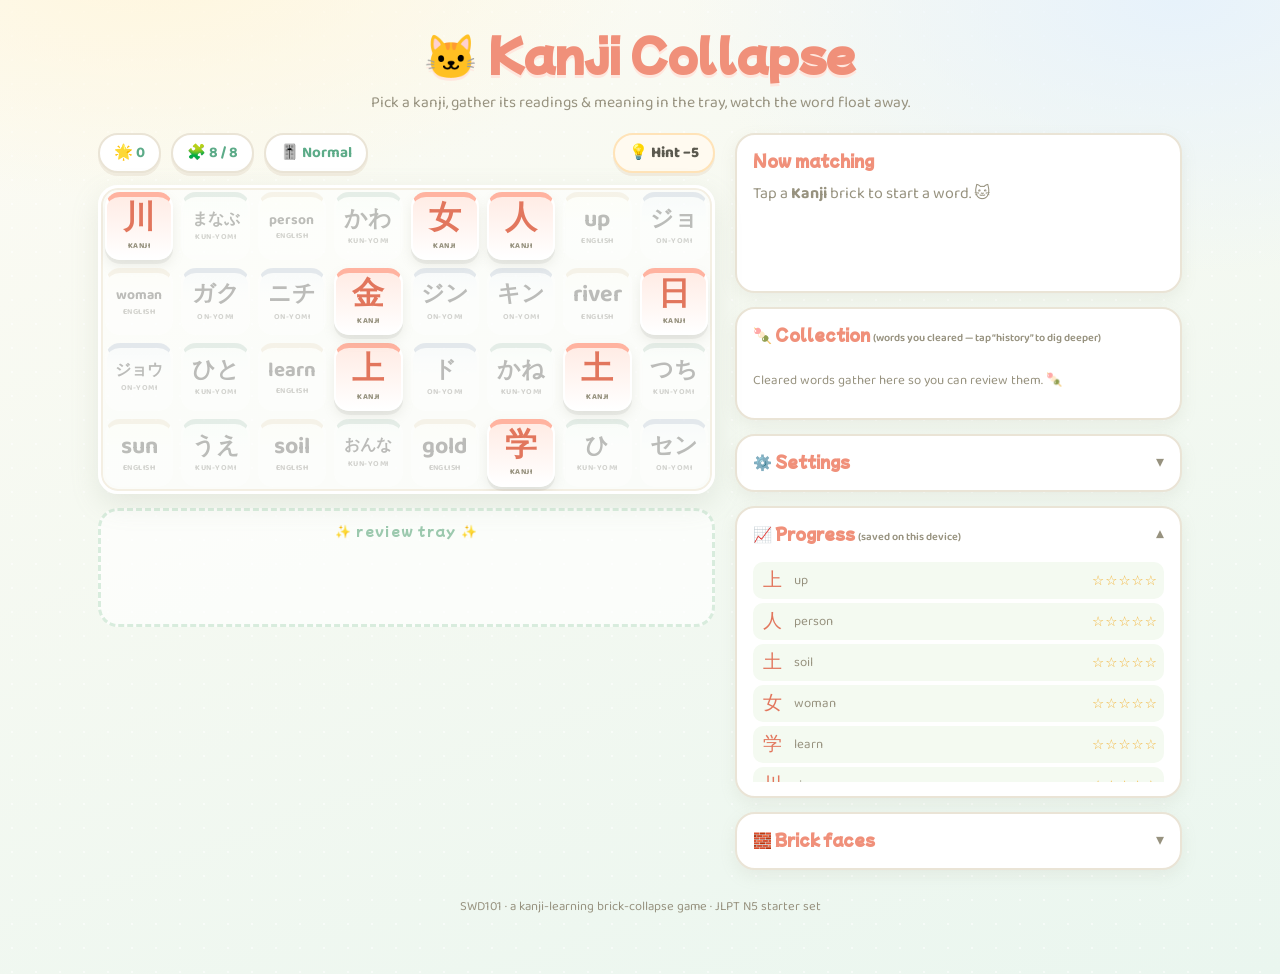
==== commit 27337a4f: "Furigana toggle for example sentences + win-screen next-game buttons - Example sentences now carry r" ====
--- a/kanji/index.html
+++ b/kanji/index.html
@@ -70,6 +70,7 @@
             </div>
 
             <label class="switch"><input type="checkbox" id="sound" checked> 🔊 Sound</label>
+            <label class="switch"><input type="checkbox" id="furigana" checked> ふ Furigana on other kanji in example sentences</label>
 
             <fieldset class="labels">
               <legend>Show labels on bricks</legend>
--- a/kanji/css/style.css
+++ b/kanji/css/style.css
@@ -136,6 +136,26 @@
   font-family: "Baloo 2", sans-serif;
   font-weight: 700;
 }
+.face, .tag { position: relative; z-index: 1; }
+
+/* Easy mode: a meaning-image peeks out from behind the kanji. */
+.pic {
+  display: none;
+  position: absolute;
+  inset: 0;
+  align-items: center;
+  justify-content: center;
+  font-size: 2.6em;
+  opacity: .38;
+  filter: saturate(1.15);
+  pointer-events: none;
+  z-index: 0;
+}
+.mode-easy .t-kanji .pic { display: flex; }
+.mode-easy .t-kanji .face {
+  text-shadow: 0 0 6px #fff, 0 0 12px #fff; /* keep the kanji readable over the art */
+}
+.tile.shelved .pic { font-size: 2em; }
 
 /* per-type pastel tops */
 .t-kanji .brick { background: linear-gradient(180deg, var(--c-kanji-2), #fff); border-top: 5px solid var(--c-kanji); }
@@ -234,6 +254,8 @@
 .win h2 { margin: 4px 0 0; color: var(--accent); font-family: "Mochiy Pop One", sans-serif; }
 .win p { margin: 0; color: var(--ink-soft); }
 .win b { color: var(--mint-deep); }
+.win-actions { display: flex; gap: 8px; margin-top: 14px; flex-wrap: wrap; justify-content: center; }
+.win-btn { flex: 0 0 auto; }
 
 /* ---------- side cards ---------- */
 .card {
@@ -315,8 +337,11 @@
   font-size: .86rem; flex-wrap: wrap;
 }
 .wc-ex .dot { margin-top: 4px; }
-.wc-jp { flex: 1 1 100%; line-height: 1.5; }
+.wc-jp { flex: 1 1 100%; line-height: 1.9; } /* room for furigana above */
 .wc-jp .hl { color: var(--accent); font-weight: 700; background: var(--accent-soft); border-radius: 4px; padding: 0 2px; }
+.wc-jp rt { font-size: .55em; color: var(--ink-soft); font-weight: 400; }
+body.no-furigana .wc-jp rt { display: none; }
+body.no-furigana .wc-jp { line-height: 1.5; }
 .wc-en { flex: 1 1 100%; color: var(--ink-soft); font-size: .78rem; padding-left: 20px; }
 .wc-ex .dot + .wc-jp { flex: 1 1 auto; }
 .wc-more { margin-top: 6px; }
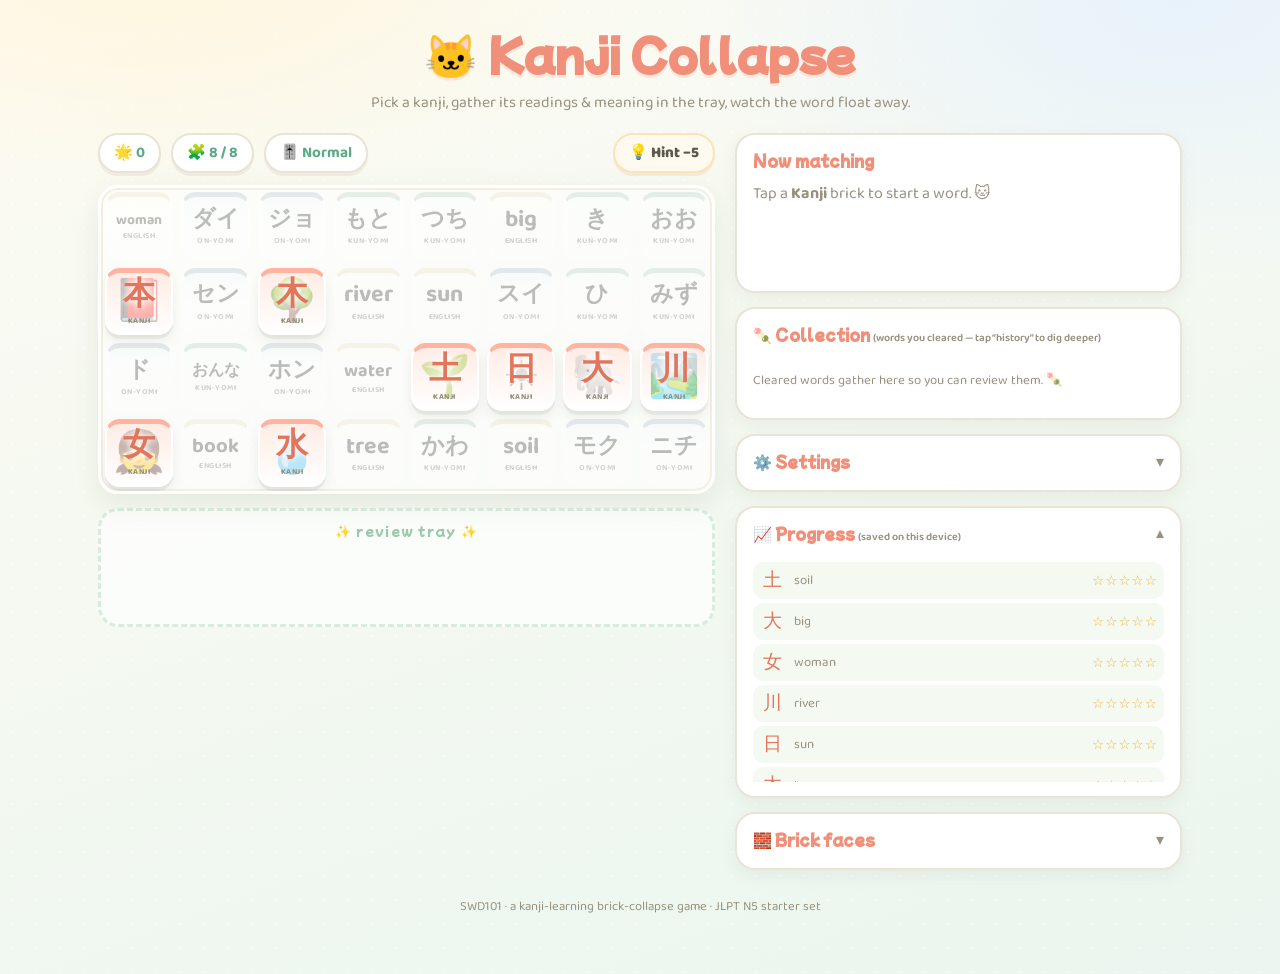
==== commit 83e81a0e: "Tray-click reset, reading-type hover tips, hard-mode no pics, romaji in collection - Clicking a bric" ====
--- a/kanji/index.html
+++ b/kanji/index.html
@@ -118,6 +118,7 @@
   </div>
 
   <script src="js/data.js"></script>
+  <script src="js/romaji.js"></script>
   <script src="js/srs.js"></script>
   <script src="js/audio.js"></script>
   <script src="js/game.js"></script>
--- a/kanji/css/style.css
+++ b/kanji/css/style.css
@@ -138,7 +138,7 @@
 }
 .face, .tag { position: relative; z-index: 1; }
 
-/* Easy mode: a meaning-image peeks out from behind the kanji. */
+/* Easy & Normal: a meaning-image peeks out from behind the kanji. */
 .pic {
   display: none;
   position: absolute;
@@ -151,8 +151,8 @@
   pointer-events: none;
   z-index: 0;
 }
-.mode-easy .t-kanji .pic { display: flex; }
-.mode-easy .t-kanji .face {
+.show-pics .t-kanji .pic { display: flex; }
+.show-pics .t-kanji .face {
   text-shadow: 0 0 6px #fff, 0 0 12px #fff; /* keep the kanji readable over the art */
 }
 .tile.shelved .pic { font-size: 2em; }
@@ -308,7 +308,28 @@
   color: var(--ink-soft);
 }
 .target-list li.got { color: var(--ink); font-weight: 700; }
-.target-list .ttype { flex: 1; font-size: .82rem; }
+.target-list li.now {
+  color: var(--accent); font-weight: 700;
+  background: var(--accent-soft); border-radius: 8px;
+  margin: 0 -6px; padding-left: 6px; padding-right: 6px;
+}
+.target-list li.now::after { content: " ← find this"; font-size: .72rem; color: var(--accent); }
+.target-list li[title] { cursor: help; }
+.target-list .ttype { flex: 1; font-size: .82rem; position: relative; }
+/* custom hover bubble (in addition to the native title tooltip) */
+.target-list .ttip {
+  position: absolute;
+  left: 0; bottom: 130%;
+  z-index: 5;
+  width: max-content; max-width: 220px;
+  background: var(--ink); color: #fff;
+  font-size: .72rem; font-weight: 600;
+  padding: 5px 9px; border-radius: 8px;
+  box-shadow: 0 6px 16px rgba(0,0,0,.2);
+  opacity: 0; transform: translateY(4px);
+  pointer-events: none; transition: opacity .15s ease, transform .15s ease;
+}
+.target-list li:hover .ttip { opacity: 1; transform: translateY(0); }
 .target-links { display: flex; gap: 8px; }
 .target-links a {
   flex: 1; text-align: center; text-decoration: none;
@@ -331,6 +352,7 @@
 .wc-r.r-on  { color: #5c8ec9; }
 .wc-r.r-kun { color: #4fa87d; }
 .wc-r.r-en  { color: #b5924b; font-family: "Baloo 2"; font-weight: 700; }
+.wc-r .rom { color: var(--ink-soft); font-weight: 400; font-size: .92em; }
 .wc-ex {
   display: flex; align-items: flex-start; gap: 7px;
   padding: 5px 0; border-top: 1px dashed var(--line);
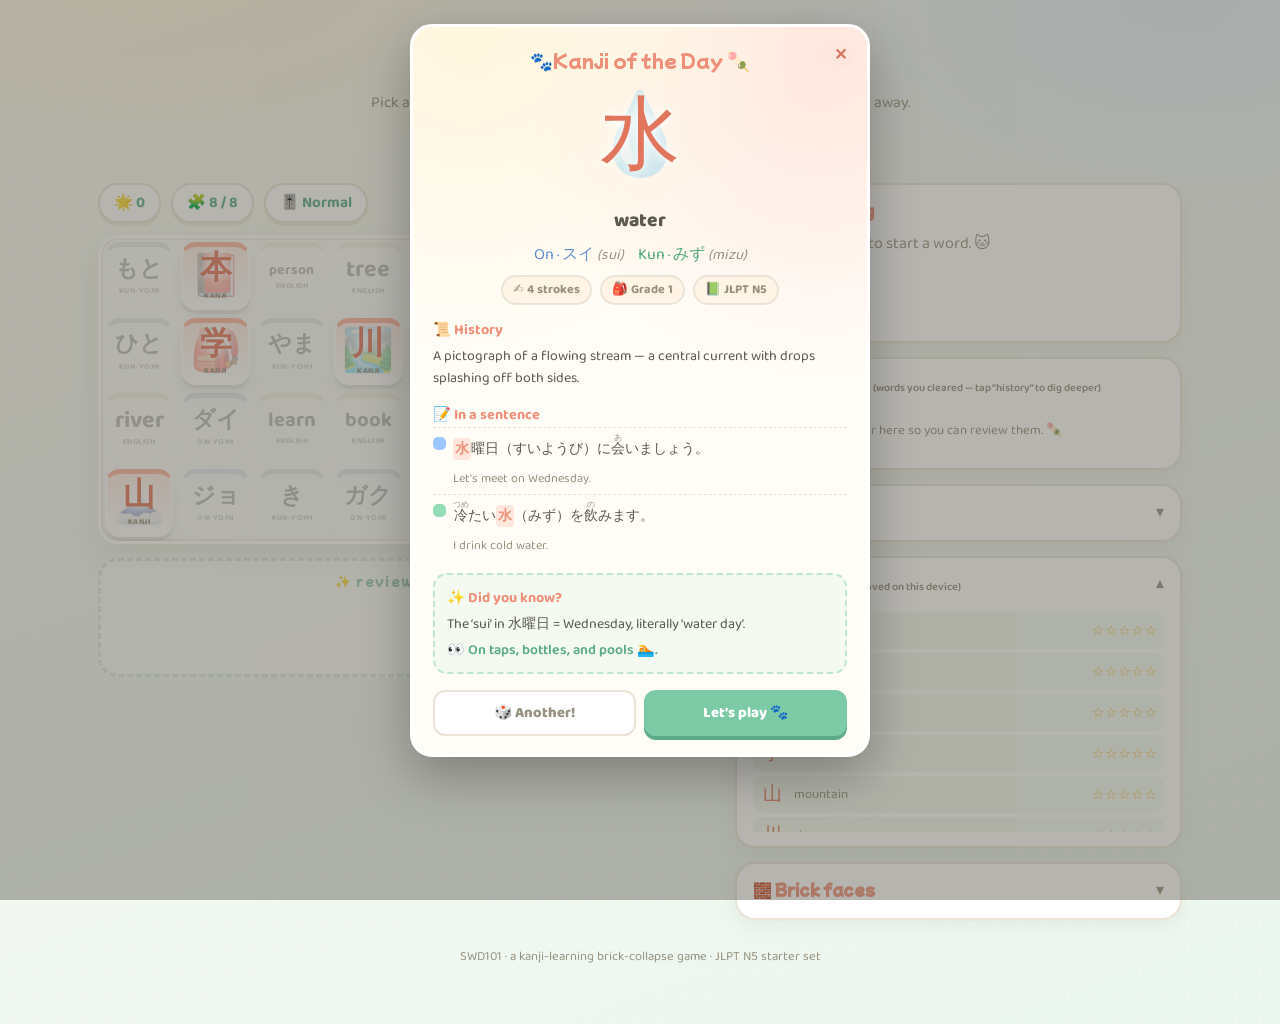
==== commit 16c7e878: "Chord finish, hard-mode any-order, first-try fix, wrong-nudge, Kanji of the Day - Completion animati" ====
--- a/kanji/index.html
+++ b/kanji/index.html
@@ -14,6 +14,7 @@
     <header class="titlebar">
       <h1>🐱 Kanji&nbsp;Collapse</h1>
       <p class="sub">Pick a kanji, gather its readings &amp; meaning in the tray, watch the word float away.</p>
+      <button id="kotdBtn" type="button" class="kotd-open">🐾 Kanji of the Day</button>
     </header>
 
     <main class="layout">
@@ -34,6 +35,9 @@
         </div>
 
         <div id="hint" class="hint"></div>
+
+        <!-- gentle "want it easier?" nudge after lots of misses -->
+        <div id="nudge" class="nudge" hidden></div>
       </section>
 
       <!-- Side panel -->
@@ -117,6 +121,11 @@
     </footer>
   </div>
 
+  <!-- Kanji of the Day popup -->
+  <div id="kotd" class="modal" hidden>
+    <div id="kotdBody" class="kotd-card"></div>
+  </div>
+
   <script src="js/data.js"></script>
   <script src="js/romaji.js"></script>
   <script src="js/srs.js"></script>
--- a/kanji/css/style.css
+++ b/kanji/css/style.css
@@ -55,6 +55,104 @@
   text-shadow: 0 3px 0 var(--accent-soft);
 }
 .titlebar .sub { margin: 0; color: var(--ink-soft); font-size: .98rem; }
+.kotd-open {
+  margin-top: 10px;
+  font-family: "Baloo 2"; font-weight: 800; font-size: .9rem;
+  color: #fff; background: linear-gradient(180deg, #ffb3a0, #f0907a);
+  border: 0; border-radius: 999px; padding: 8px 18px; cursor: pointer;
+  box-shadow: 0 4px 0 #d97862, 0 6px 14px rgba(240,144,122,.35);
+}
+.kotd-open:hover { filter: brightness(1.05); }
+.kotd-open:active { transform: translateY(2px); box-shadow: 0 2px 0 #d97862; }
+
+/* ---------- "want it easier?" nudge ---------- */
+.nudge {
+  margin: 14px auto 0;
+  max-width: 460px;
+  background: #fff;
+  border: 2px solid var(--c-en);
+  border-radius: 16px;
+  padding: 14px 16px;
+  text-align: center;
+  box-shadow: 0 8px 22px rgba(240,180,100,.25);
+}
+.nudge[hidden] { display: none; }
+.nudge-cat { font-size: 1.8rem; display: block; }
+.nudge p { margin: 4px 0 10px; font-weight: 600; }
+.nudge-btns { display: flex; gap: 8px; flex-wrap: wrap; justify-content: center; }
+.nudge-btns button { flex: 0 1 auto; font-family: "Baloo 2"; font-weight: 800; border-radius: 12px; padding: 8px 12px; cursor: pointer; border: 2px solid transparent; }
+.nudge-btns .primary { background: var(--mint); color: #fff; box-shadow: 0 4px 0 var(--mint-deep); }
+.nudge-btns .ghost { background: #fff; color: var(--ink-soft); border-color: var(--line); }
+.nudge-btns .primary:active { transform: translateY(2px); box-shadow: 0 2px 0 var(--mint-deep); }
+
+/* ---------- Kanji of the Day modal ---------- */
+.modal {
+  position: fixed; inset: 0; z-index: 50;
+  display: flex; align-items: flex-start; justify-content: center;
+  padding: 24px 14px;
+  background: rgba(91,89,79,.45);
+  overflow-y: auto;
+  animation: fadein .2s ease;
+}
+.modal[hidden] { display: none; }
+@keyframes fadein { from { opacity: 0; } }
+.kotd-card {
+  position: relative;
+  width: 100%; max-width: 460px;
+  background:
+    radial-gradient(circle at 12% 0%, #fff6dd 0%, transparent 40%),
+    radial-gradient(circle at 90% 4%, #ffe7de 0%, transparent 40%),
+    #fffdf8;
+  border: 3px solid #fff;
+  border-radius: 22px;
+  padding: 20px 20px 18px;
+  box-shadow: 0 18px 50px rgba(0,0,0,.28);
+  animation: pop .28s cubic-bezier(.2,1.3,.4,1);
+}
+@keyframes pop { from { transform: scale(.85); opacity: 0; } }
+.kotd-x {
+  position: absolute; top: 12px; right: 12px;
+  width: 30px; height: 30px; border-radius: 50%;
+  border: 0; cursor: pointer;
+  background: #ffe7de; color: #d97862; font-weight: 800; font-size: 1rem;
+}
+.kotd-x:hover { background: #ffd6c8; }
+.kotd-head {
+  text-align: center;
+  font-family: "Mochiy Pop One", sans-serif;
+  color: var(--accent); font-size: 1.15rem;
+}
+.kotd-paw { filter: none; }
+.kotd-hero {
+  position: relative;
+  display: flex; align-items: center; justify-content: center;
+  height: 120px; margin: 6px 0;
+}
+.kotd-pic { position: absolute; font-size: 5rem; opacity: .28; }
+.kotd-k { position: relative; font-size: 5rem; color: #e2765d; line-height: 1; text-shadow: 0 0 10px #fff, 0 0 18px #fff; }
+.kotd-mean { text-align: center; font-weight: 800; font-size: 1.2rem; color: var(--ink); }
+.kotd-reads { display: flex; justify-content: center; gap: 14px; flex-wrap: wrap; margin: 6px 0 4px; }
+.kotd-reads .r-on { color: #5c8ec9; }
+.kotd-reads .r-kun { color: #4fa87d; }
+.kotd-stats {
+  display: flex; justify-content: center; gap: 8px; flex-wrap: wrap; margin: 8px 0 4px;
+}
+.kotd-stats span {
+  background: #fff4e6; border: 2px solid var(--line); border-radius: 999px;
+  padding: 3px 10px; font-size: .78rem; font-weight: 700; color: var(--ink-soft);
+}
+.kotd-sec { margin-top: 12px; }
+.kotd-sec > b { color: var(--accent); font-size: .9rem; }
+.kotd-sec p { margin: 4px 0 0; font-size: .88rem; line-height: 1.55; }
+.kotd-fun {
+  background: #f4faf1; border: 2px dashed #bfe6cf; border-radius: 14px; padding: 10px 12px;
+}
+.kotd-spot { color: var(--mint-deep); font-weight: 600; }
+.kotd-btns { display: flex; gap: 8px; margin-top: 16px; }
+.kotd-btns button { flex: 1; font-family: "Baloo 2"; font-weight: 800; border-radius: 12px; padding: 10px; cursor: pointer; border: 2px solid transparent; }
+.kotd-btns .primary { background: var(--mint); color: #fff; box-shadow: 0 4px 0 var(--mint-deep); }
+.kotd-btns .primary:active { transform: translateY(2px); box-shadow: 0 2px 0 var(--mint-deep); }
+.kotd-btns .ghost { background: #fff; color: var(--ink-soft); border-color: var(--line); }
 
 /* ---------- layout ---------- */
 .layout { display: flex; flex-wrap: wrap; gap: 20px; align-items: flex-start; }
